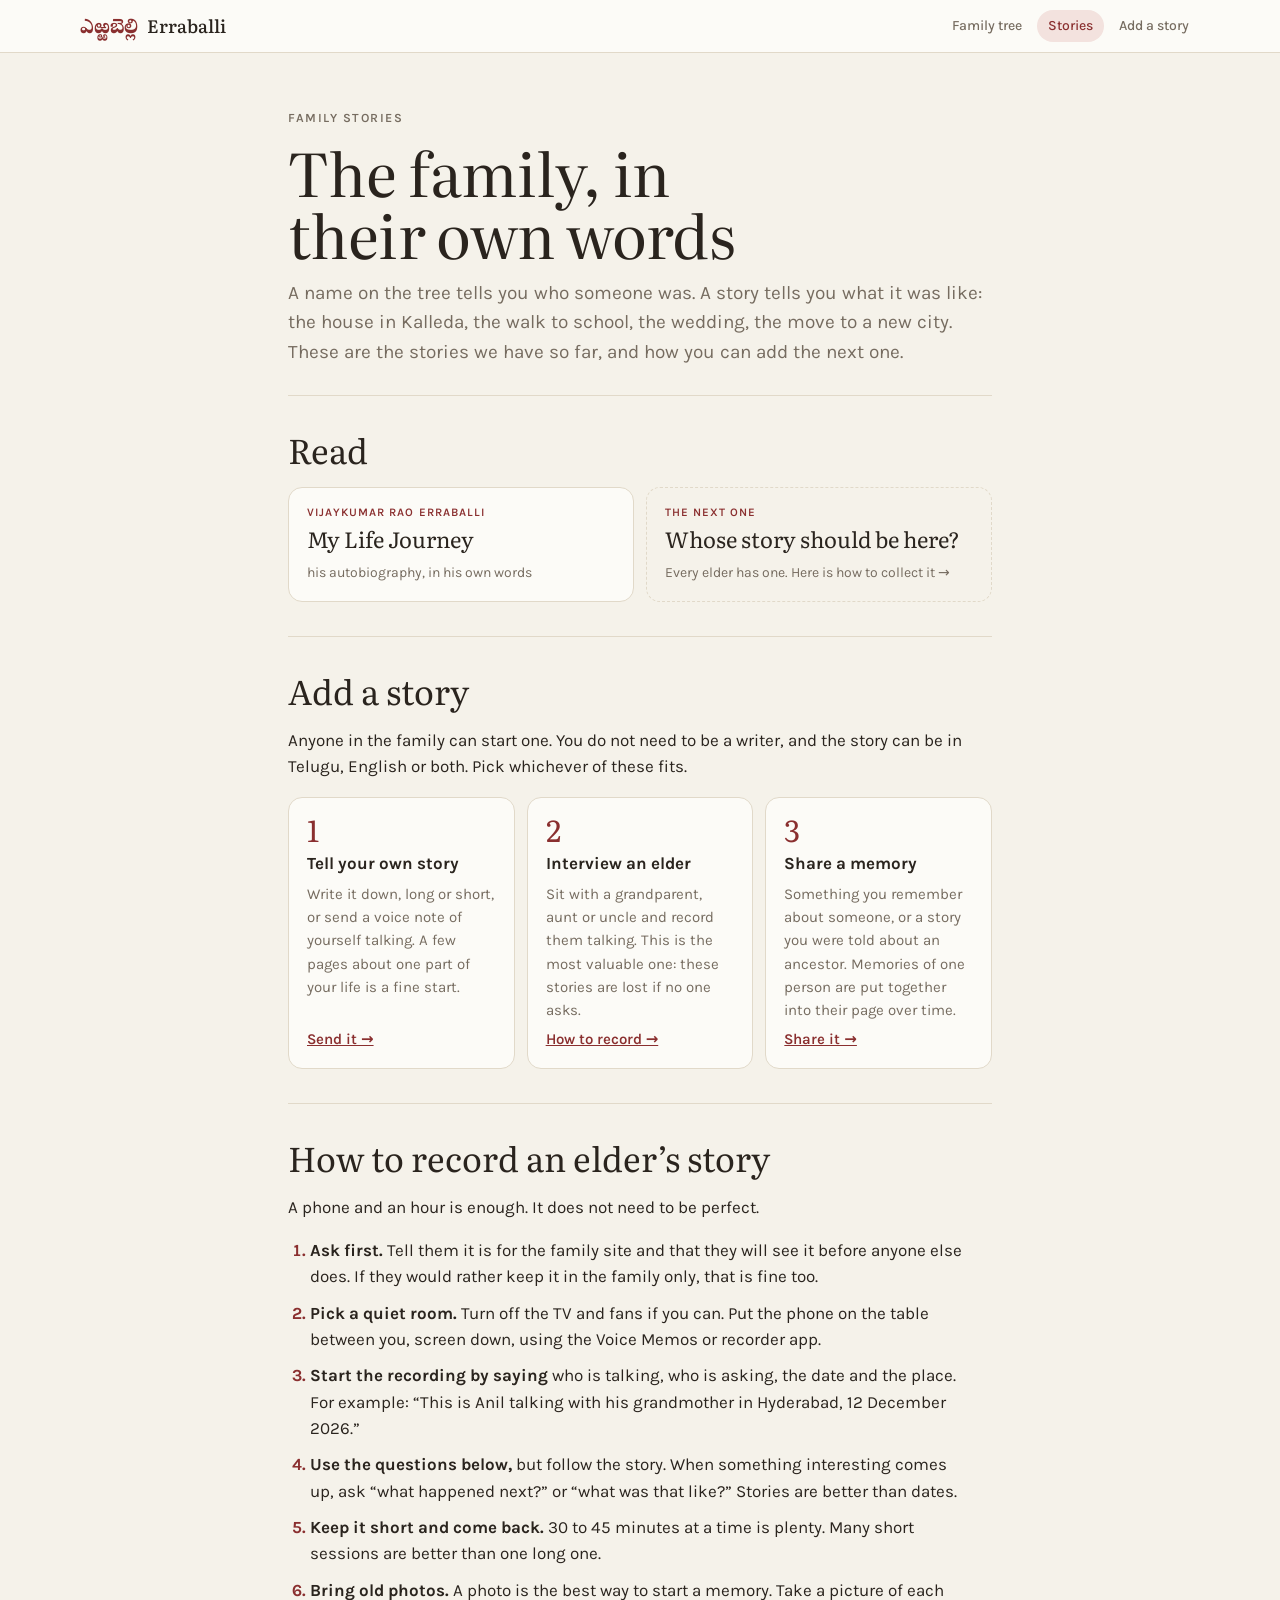
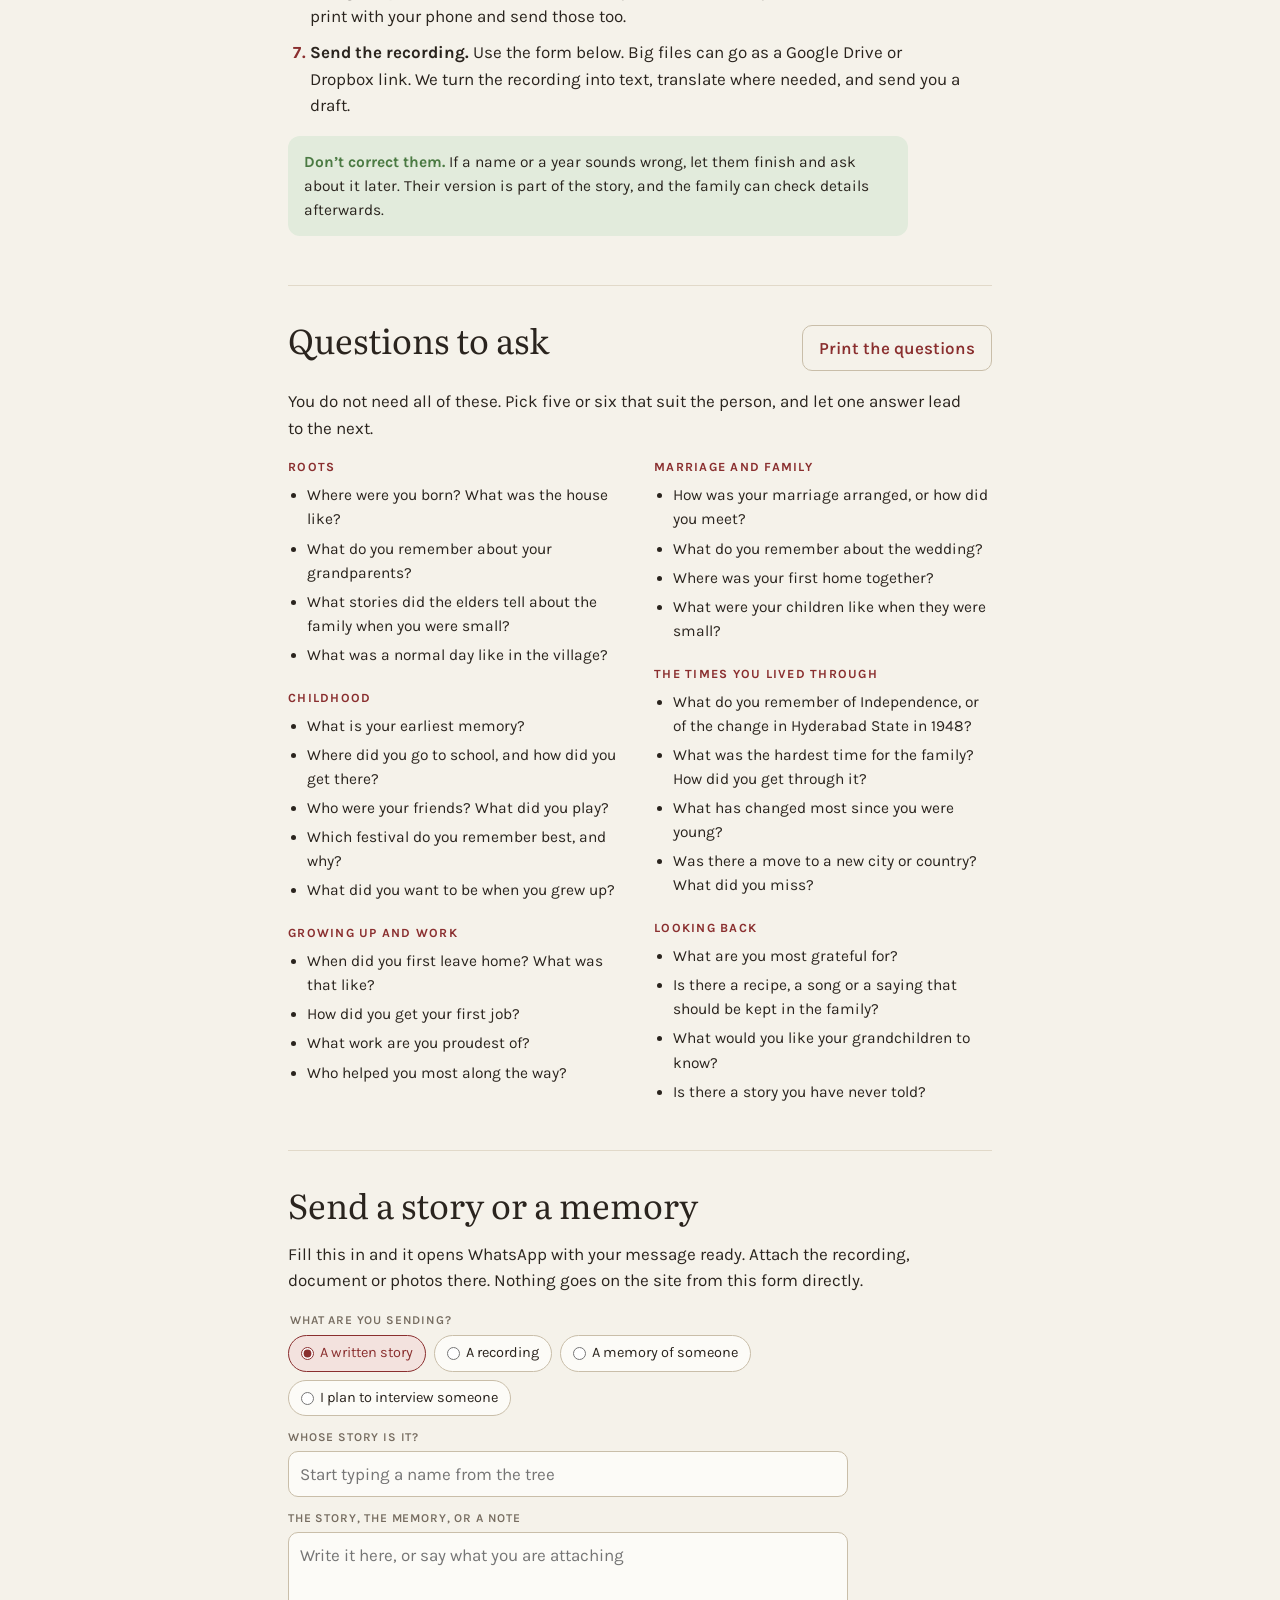
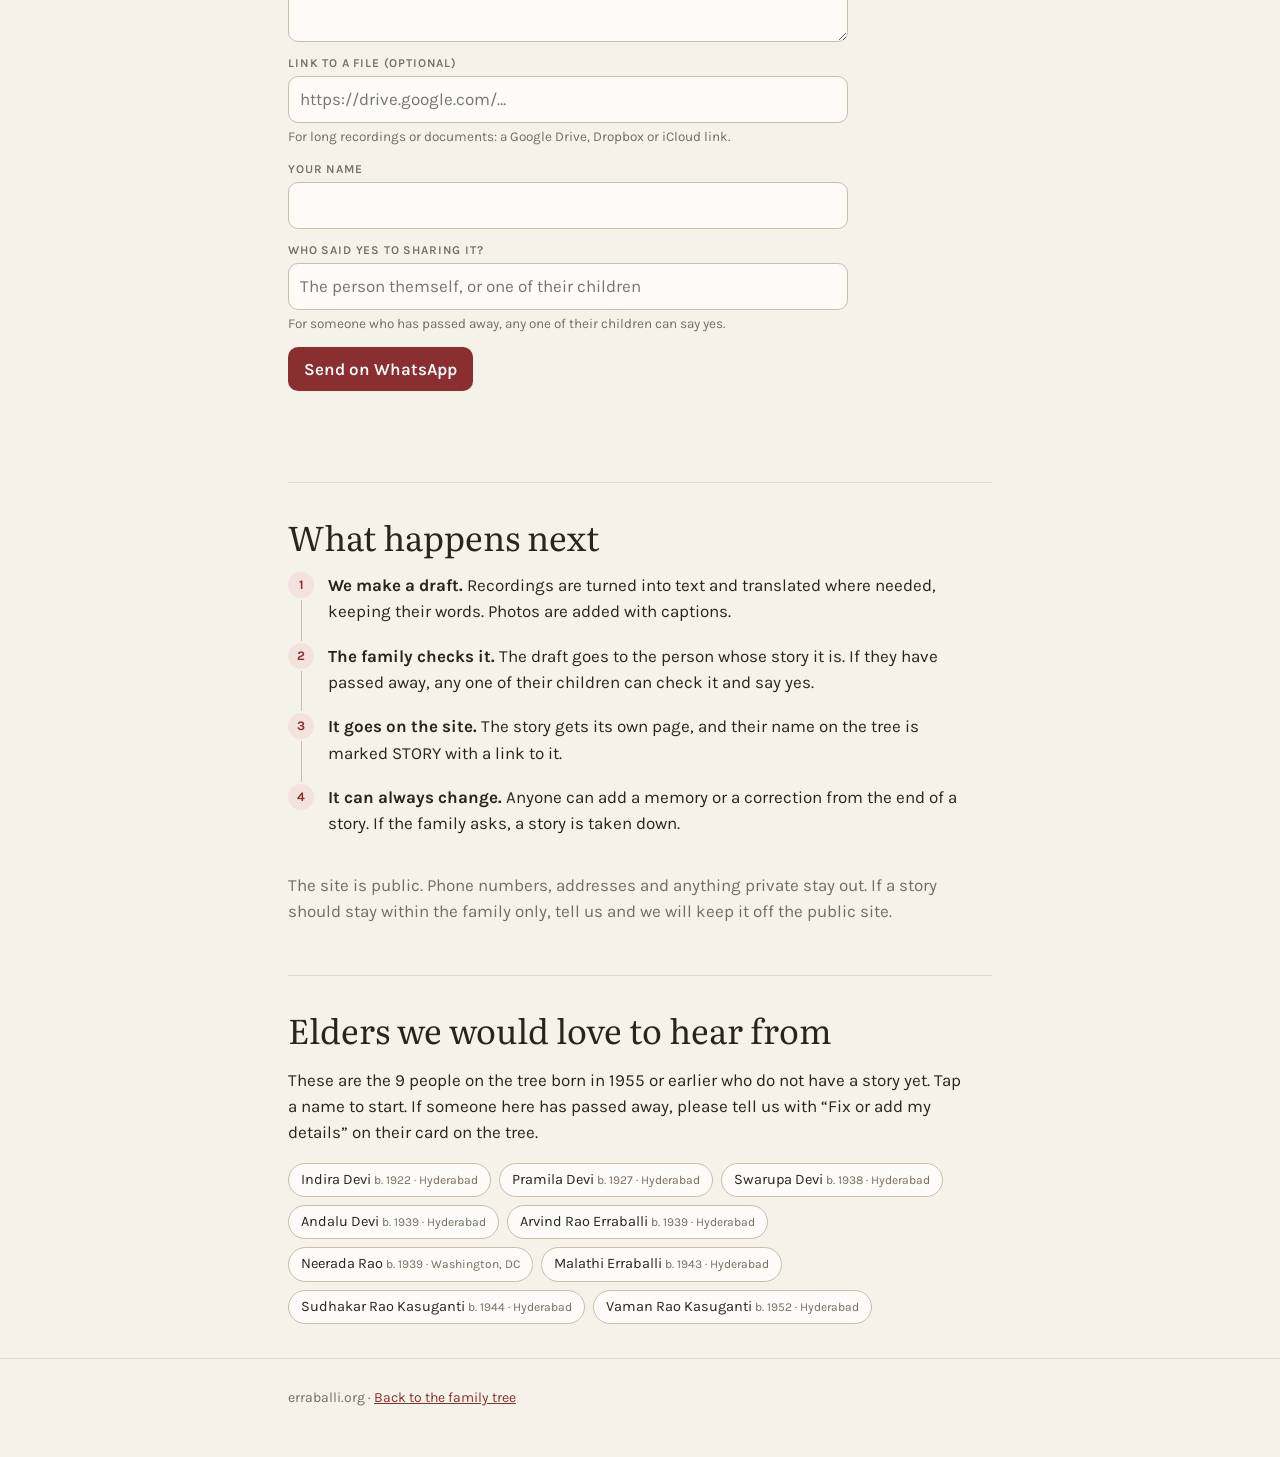
==== stories/index.html @ c20a4718 "Add family stories: guide page, story template, stories list - stories/: public guide (three ways to" ====
<!doctype html>
<html lang="en">
<head>
<meta charset="utf-8">
<meta name="viewport" content="width=device-width,initial-scale=1,viewport-fit=cover">
<meta name="description" content="Stories from the Erraballi family, in their own words, and how to record the stories of your elders.">
<title>Family Stories · Erraballi</title>
<link rel="stylesheet" href="https://fonts.googleapis.com/css2?family=Literata:ital,opsz,wght@0,7..72,400;0,7..72,500;1,7..72,400&family=Karla:wght@400;500;600;700&family=Noto+Serif+Telugu:wght@700&display=swap">
<link rel="stylesheet" href="stories.css">
</head>
<body data-page="guide" data-root="../">
<header class="top"><div class="wrap">
  <a class="brand" href="../"><span class="te" lang="te">ఎఱ్ఱబెల్లి</span><span class="en">Erraballi</span></a>
  <nav aria-label="Site"><a href="../">Family tree</a><a href="./" aria-current="page">Stories</a><a href="#ways">Add a story</a></nav>
</div></header>

<main class="wrap">
  <div class="opener">
    <p class="eyebrow">Family stories</p>
    <h1>The family, in their own words</h1>
    <p class="lede">A name on the tree tells you who someone was. A story tells you what it was like: the house in Kalleda, the walk to school, the wedding, the move to a new city. These are the stories we have so far, and how you can add the next one.</p>
  </div>

  <section id="read">
    <h2>Read</h2>
    <div class="shelf" id="shelf"><p class="muted">Loading the stories…</p></div>
  </section>

  <section id="ways">
    <h2>Add a story</h2>
    <p>Anyone in the family can start one. You do not need to be a writer, and the story can be in Telugu, English or both. Pick whichever of these fits.</p>
    <div class="ways">
      <div class="way"><span class="n">1</span><b>Tell your own story</b><p>Write it down, long or short, or send a voice note of yourself talking. A few pages about one part of your life is a fine start.</p><a href="#send">Send it →</a></div>
      <div class="way"><span class="n">2</span><b>Interview an elder</b><p>Sit with a grandparent, aunt or uncle and record them talking. This is the most valuable one: these stories are lost if no one asks.</p><a href="#record">How to record →</a></div>
      <div class="way"><span class="n">3</span><b>Share a memory</b><p>Something you remember about someone, or a story you were told about an ancestor. Memories of one person are put together into their page over time.</p><a href="#send">Share it →</a></div>
    </div>
  </section>

  <section id="record">
    <h2>How to record an elder’s story</h2>
    <p>A phone and an hour is enough. It does not need to be perfect.</p>
    <ol class="steps">
      <li><b>Ask first.</b> Tell them it is for the family site and that they will see it before anyone else does. If they would rather keep it in the family only, that is fine too.</li>
      <li><b>Pick a quiet room.</b> Turn off the TV and fans if you can. Put the phone on the table between you, screen down, using the Voice Memos or recorder app.</li>
      <li><b>Start the recording by saying</b> who is talking, who is asking, the date and the place. For example: “This is Anil talking with his grandmother in Hyderabad, 12 December 2026.”</li>
      <li><b>Use the questions below,</b> but follow the story. When something interesting comes up, ask “what happened next?” or “what was that like?” Stories are better than dates.</li>
      <li><b>Keep it short and come back.</b> 30 to 45 minutes at a time is plenty. Many short sessions are better than one long one.</li>
      <li><b>Bring old photos.</b> A photo is the best way to start a memory. Take a picture of each print with your phone and send those too.</li>
      <li><b>Send the recording.</b> Use the form below. Big files can go as a Google Drive or Dropbox link. We turn the recording into text, translate where needed, and send you a draft.</li>
    </ol>
    <p class="tip"><b>Don’t correct them.</b> If a name or a year sounds wrong, let them finish and ask about it later. Their version is part of the story, and the family can check details afterwards.</p>
  </section>

  <section id="questions">
    <div class="qhead"><h2>Questions to ask</h2><button class="btn ghost noprint" id="printQ" type="button">Print the questions</button></div>
    <p class="noprint">You do not need all of these. Pick five or six that suit the person, and let one answer lead to the next.</p>
    <div class="qgroups">
      <div class="qg"><h3>Roots</h3><ul>
        <li>Where were you born? What was the house like?</li>
        <li>What do you remember about your grandparents?</li>
        <li>What stories did the elders tell about the family when you were small?</li>
        <li>What was a normal day like in the village?</li></ul></div>
      <div class="qg"><h3>Childhood</h3><ul>
        <li>What is your earliest memory?</li>
        <li>Where did you go to school, and how did you get there?</li>
        <li>Who were your friends? What did you play?</li>
        <li>Which festival do you remember best, and why?</li>
        <li>What did you want to be when you grew up?</li></ul></div>
      <div class="qg"><h3>Growing up and work</h3><ul>
        <li>When did you first leave home? What was that like?</li>
        <li>How did you get your first job?</li>
        <li>What work are you proudest of?</li>
        <li>Who helped you most along the way?</li></ul></div>
      <div class="qg"><h3>Marriage and family</h3><ul>
        <li>How was your marriage arranged, or how did you meet?</li>
        <li>What do you remember about the wedding?</li>
        <li>Where was your first home together?</li>
        <li>What were your children like when they were small?</li></ul></div>
      <div class="qg"><h3>The times you lived through</h3><ul>
        <li>What do you remember of Independence, or of the change in Hyderabad State in 1948?</li>
        <li>What was the hardest time for the family? How did you get through it?</li>
        <li>What has changed most since you were young?</li>
        <li>Was there a move to a new city or country? What did you miss?</li></ul></div>
      <div class="qg"><h3>Looking back</h3><ul>
        <li>What are you most grateful for?</li>
        <li>Is there a recipe, a song or a saying that should be kept in the family?</li>
        <li>What would you like your grandchildren to know?</li>
        <li>Is there a story you have never told?</li></ul></div>
    </div>
  </section>

  <section id="send">
    <h2>Send a story or a memory</h2>
    <p>Fill this in and it opens WhatsApp with your message ready. Attach the recording, document or photos there. Nothing goes on the site from this form directly.</p>
    <form class="send" id="sendForm">
      <fieldset class="kind"><legend>What are you sending?</legend>
        <label><input type="radio" name="kind" value="written" checked> A written story</label>
        <label><input type="radio" name="kind" value="recording"> A recording</label>
        <label><input type="radio" name="kind" value="memory"> A memory of someone</label>
        <label><input type="radio" name="kind" value="interview"> I plan to interview someone</label>
      </fieldset>
      <div class="field"><label for="sf-who">Whose story is it?</label><input id="sf-who" list="names" placeholder="Start typing a name from the tree" required></div>
      <div class="field"><label for="sf-text">The story, the memory, or a note</label><textarea id="sf-text" placeholder="Write it here, or say what you are attaching"></textarea></div>
      <div class="field"><label for="sf-link">Link to a file (optional)</label><input id="sf-link" type="url" placeholder="https://drive.google.com/…"><p class="hint">For long recordings or documents: a Google Drive, Dropbox or iCloud link.</p></div>
      <div class="field"><label for="sf-from">Your name</label><input id="sf-from" list="names"></div>
      <div class="field"><label for="sf-ok">Who said yes to sharing it?</label><input id="sf-ok" placeholder="The person themself, or one of their children"><p class="hint">For someone who has passed away, any one of their children can say yes.</p></div>
      <div><button class="btn" type="submit">Send on WhatsApp</button></div>
      <p class="ok" aria-live="polite"></p>
    </form>
    <datalist id="names"></datalist>
  </section>

  <section id="next">
    <h2>What happens next</h2>
    <ol class="path">
      <li><b>We make a draft.</b> Recordings are turned into text and translated where needed, keeping their words. Photos are added with captions.</li>
      <li><b>The family checks it.</b> The draft goes to the person whose story it is. If they have passed away, any one of their children can check it and say yes.</li>
      <li><b>It goes on the site.</b> The story gets its own page, and their name on the tree is marked STORY with a link to it.</li>
      <li><b>It can always change.</b> Anyone can add a memory or a correction from the end of a story. If the family asks, a story is taken down.</li>
    </ol>
    <p class="muted">The site is public. Phone numbers, addresses and anything private stay out. If a story should stay within the family only, tell us and we will keep it off the public site.</p>
  </section>

  <section id="elders-sec">
    <h2>Elders we would love to hear from</h2>
    <p>These are the <span id="elderCount"></span>people on the tree born in 1955 or earlier who do not have a story yet. Tap a name to start. If someone here has passed away, please tell us with “Fix or add my details” on their card on the tree.</p>
    <div class="elders" id="elders"><p class="muted">Loading…</p></div>
  </section>
</main>

<footer class="foot"><div class="wrap">erraballi.org · <a href="../">Back to the family tree</a></div></footer>
<script src="stories.js"></script>
</body>
</html>
---- stories/stories.css ----
/* Family stories: the guide page (stories/) and every story page (stories/<name>/).
   Same palette and type as the tree page: whitewash, awning maroon, neem green, bark brown. */
:root{
  --bg:#f5f2ea; --panel:#fcfbf7; --panel-2:#f0ebdf; --fg:#2a241e; --muted:#766c60; --line:#e1d9c9; --line-strong:#c9bea9;
  --maroon:#8a2f2f; --maroon-soft:#f3e2de; --leaf:#4b7a43; --leaf-soft:#e2ebdc; --bark:#7b5636;
  --display:"Literata",Georgia,"Times New Roman",serif; --body:"Karla",system-ui,-apple-system,"Segoe UI",sans-serif;
  --telugu:"Noto Serif Telugu","Gautami",serif;
}
@media (prefers-color-scheme: dark){ :root:not([data-theme="light"]){
  --bg:#161d18; --panel:#1e2721; --panel-2:#26322a; --fg:#efe8da; --muted:#a39a8a; --line:#303c33; --line-strong:#4a5a4e;
  --maroon:#d8756c; --maroon-soft:#3a2524; --leaf:#86b97c; --leaf-soft:#243126; --bark:#b7906a; color-scheme:dark } }
:root[data-theme="dark"]{
  --bg:#161d18; --panel:#1e2721; --panel-2:#26322a; --fg:#efe8da; --muted:#a39a8a; --line:#303c33; --line-strong:#4a5a4e;
  --maroon:#d8756c; --maroon-soft:#3a2524; --leaf:#86b97c; --leaf-soft:#243126; --bark:#b7906a; color-scheme:dark }

*{box-sizing:border-box}
html{scroll-behavior:smooth;scroll-padding-top:70px}
body{margin:0;background:var(--bg);color:var(--fg);font-family:var(--body);font-size:17px;line-height:1.55;
  padding-bottom:env(safe-area-inset-bottom,0px)}
a{color:var(--maroon)}
:focus-visible{outline:2px solid var(--maroon);outline-offset:2px}
button,input,select,textarea{font:inherit;color:inherit}
h1,h2,h3{text-wrap:balance}
.wrap{max-width:46rem;margin:0 auto;padding-left:max(16px,env(safe-area-inset-left,0px));padding-right:max(16px,env(safe-area-inset-right,0px))}

/* top bar */
.top{position:sticky;top:0;z-index:5;background:var(--panel);border-bottom:1px solid var(--line);padding-top:env(safe-area-inset-top,0px)}
.top .wrap{display:flex;align-items:center;gap:16px;min-height:52px;max-width:72rem}
.brand{display:flex;align-items:baseline;gap:9px;text-decoration:none;color:var(--fg);min-width:0}
.brand .te{font-family:var(--telugu);font-size:20px;font-weight:700;color:var(--maroon);line-height:1}
.brand .en{font-family:var(--display);font-weight:500;font-size:18px}
.top nav{margin-left:auto;display:flex;gap:4px;flex-wrap:wrap}
.top nav a{text-decoration:none;color:var(--muted);padding:5px 11px;border-radius:999px;font-size:14px;font-weight:500;white-space:nowrap}
.top nav a[aria-current="page"],.top nav a:hover{background:var(--maroon-soft);color:var(--maroon)}

/* guide page */
.opener{padding-block:56px 28px}
.eyebrow{font-size:12.5px;letter-spacing:.12em;text-transform:uppercase;color:var(--muted);margin:0 0 12px;font-weight:600}
.opener h1{font-family:var(--display);font-weight:400;font-size:clamp(38px,7vw,60px);line-height:1.02;letter-spacing:-.01em;margin:0 0 16px}
.lede{font-size:19px;color:var(--muted);max-width:38em;margin:0}
section{padding-block:34px;border-top:1px solid var(--line)}
section h2{font-family:var(--display);font-weight:400;font-size:clamp(26px,4.5vw,34px);line-height:1.15;margin:0 0 10px}
section > p{max-width:40em}
.muted{color:var(--muted)}

.shelf{display:grid;grid-template-columns:repeat(auto-fill,minmax(240px,1fr));gap:12px;margin-top:18px}
.scard{display:block;text-decoration:none;color:var(--fg);background:var(--panel);border:1px solid var(--line);border-radius:14px;padding:16px 18px}
.scard:hover{border-color:var(--maroon)}
.scard small{display:block;font-size:11.5px;letter-spacing:.09em;text-transform:uppercase;color:var(--maroon);font-weight:600}
.scard b{display:block;font-family:var(--display);font-weight:400;font-size:22px;line-height:1.2;margin:4px 0 6px}
.scard span{font-size:14px;color:var(--muted)}
.scard.empty{border-style:dashed;background:transparent}

.ways{display:grid;grid-template-columns:repeat(auto-fit,minmax(200px,1fr));gap:12px;margin-top:18px}
.way{background:var(--panel);border:1px solid var(--line);border-radius:14px;padding:16px 18px;display:flex;flex-direction:column;gap:6px}
.way .n{font-family:var(--display);font-size:30px;line-height:1;color:var(--maroon)}
.way b{font-size:17px}
.way p{margin:0;font-size:15px;color:var(--muted);flex:1}
.way a{font-weight:600;font-size:15px}

ol.steps{padding-left:1.3em;max-width:40em}
ol.steps li{margin-bottom:10px}
ol.steps li::marker{color:var(--maroon);font-weight:700}
.tip{background:var(--leaf-soft);border-radius:12px;padding:14px 16px;max-width:40em;font-size:15.5px}
.tip b{color:var(--leaf)}

.qhead{display:flex;align-items:baseline;gap:12px;flex-wrap:wrap}
.qhead button{margin-left:auto}
.qgroups{columns:2 300px;column-gap:28px;margin-top:14px}
.qg{break-inside:avoid;margin-bottom:22px}
.qg h3{font-size:12.5px;letter-spacing:.1em;text-transform:uppercase;color:var(--maroon);margin:0 0 6px}
.qg ul{margin:0;padding-left:1.1em}
.qg li{margin-bottom:5px;font-size:15.5px}

.btn{display:inline-block;border:0;border-radius:10px;padding:9px 16px;background:var(--maroon);color:#fff;font-weight:600;text-decoration:none;cursor:pointer}
.btn.ghost{background:transparent;color:var(--maroon);border:1px solid var(--line-strong)}

form.send{display:grid;gap:12px;max-width:560px;margin-top:16px}
.field{display:grid;gap:4px}
.field label,.kind legend{font-size:12px;color:var(--muted);text-transform:uppercase;letter-spacing:.07em;font-weight:600}
.field input,.field textarea{border:1px solid var(--line-strong);border-radius:10px;padding:9px 11px;background:var(--panel);width:100%}
.field textarea{min-height:110px;resize:vertical}
.kind{border:0;padding:0;margin:0;display:flex;flex-wrap:wrap;gap:8px}
.kind legend{width:100%;margin-bottom:6px}
.kind label{display:inline-flex;align-items:center;gap:6px;border:1px solid var(--line-strong);border-radius:999px;padding:6px 12px;font-size:14.5px;cursor:pointer;background:var(--panel)}
.kind input{accent-color:var(--maroon);margin:0}
.kind label:has(input:checked){border-color:var(--maroon);background:var(--maroon-soft);color:var(--maroon)}
.hint{font-size:13.5px;color:var(--muted);margin:0}
.ok{color:var(--leaf);font-size:15px;min-height:1em}

.path{list-style:none;padding:0;margin:16px 0 0;display:grid;gap:0;max-width:40em;counter-reset:s}
.path li{position:relative;padding:0 0 18px 40px;counter-increment:s}
.path li::before{content:counter(s);position:absolute;left:0;top:0;width:26px;height:26px;border-radius:50%;background:var(--maroon-soft);color:var(--maroon);font-weight:700;font-size:13px;display:grid;place-items:center}
.path li::after{content:"";position:absolute;left:12.5px;top:28px;bottom:2px;width:1px;background:var(--line-strong)}
.path li:last-child::after{display:none}

.elders{display:flex;flex-wrap:wrap;gap:8px;margin-top:14px}
.elders a{border:1px solid var(--line-strong);border-radius:999px;padding:5px 12px;text-decoration:none;color:var(--fg);font-size:14.5px;background:var(--panel)}
.elders a:hover{border-color:var(--maroon);color:var(--maroon)}
.elders small{color:var(--muted)}

footer.foot{padding-block:28px 48px;border-top:1px solid var(--line);color:var(--muted);font-size:14px}

/* story page */
.s-opener{padding-block:56px 26px;border-bottom:1px solid var(--line)}
.s-opener h1{font-family:var(--display);font-weight:400;font-size:clamp(38px,8vw,64px);line-height:1;letter-spacing:-.01em;margin:0 0 14px}
.s-opener .who{font-size:19px;margin:0 0 4px}
.s-opener .who a{font-weight:600;text-decoration:none}
.s-opener .meta{color:var(--muted);font-size:15px;margin:0}
article.story{font-family:var(--display);font-size:19px;line-height:1.65;padding-block:22px 10px}
article.story h2{font-family:var(--display);font-weight:500;font-size:27px;line-height:1.2;margin:44px 0 10px}
article.story h3{font-family:var(--body);font-size:13px;letter-spacing:.1em;text-transform:uppercase;color:var(--maroon);margin:30px 0 8px}
article.story p{margin:0 0 1em}
article.story blockquote{margin:1.2em 0;padding:2px 0 2px 18px;border-left:3px solid var(--maroon);color:var(--fg);font-style:italic}
article.story figure{margin:1.6em 0}
article.story figure img{display:block;width:100%;height:auto;border-radius:10px;background:var(--panel-2)}
article.story figcaption{font-family:var(--body);font-size:14px;color:var(--muted);margin-top:8px}
article.story hr{border:0;text-align:center;margin:2em 0}
article.story hr::after{content:"· · ·";color:var(--muted);letter-spacing:.4em}
article.story .q{font-family:var(--body);font-size:15px;font-weight:600;color:var(--maroon);margin:1.6em 0 .4em}
.s-end{border-top:1px solid var(--line);padding-block:22px 40px;color:var(--muted);font-size:15px}
.s-end p{margin:0 0 8px}
.loading{padding-block:80px;color:var(--muted)}

@media (max-width:560px){ body{font-size:16px} .top .wrap{gap:8px} .top nav a{padding:5px 8px} .opener{padding-block:36px 20px} }
@media print{
  .top,.noprint,footer.foot{display:none!important}
  body{background:#fff;color:#000;font-size:12pt}
  body.print-questions main > *:not(#questions){display:none!important}
  body.print-questions #questions{border:0;padding:0}
  .qgroups{columns:2}
}
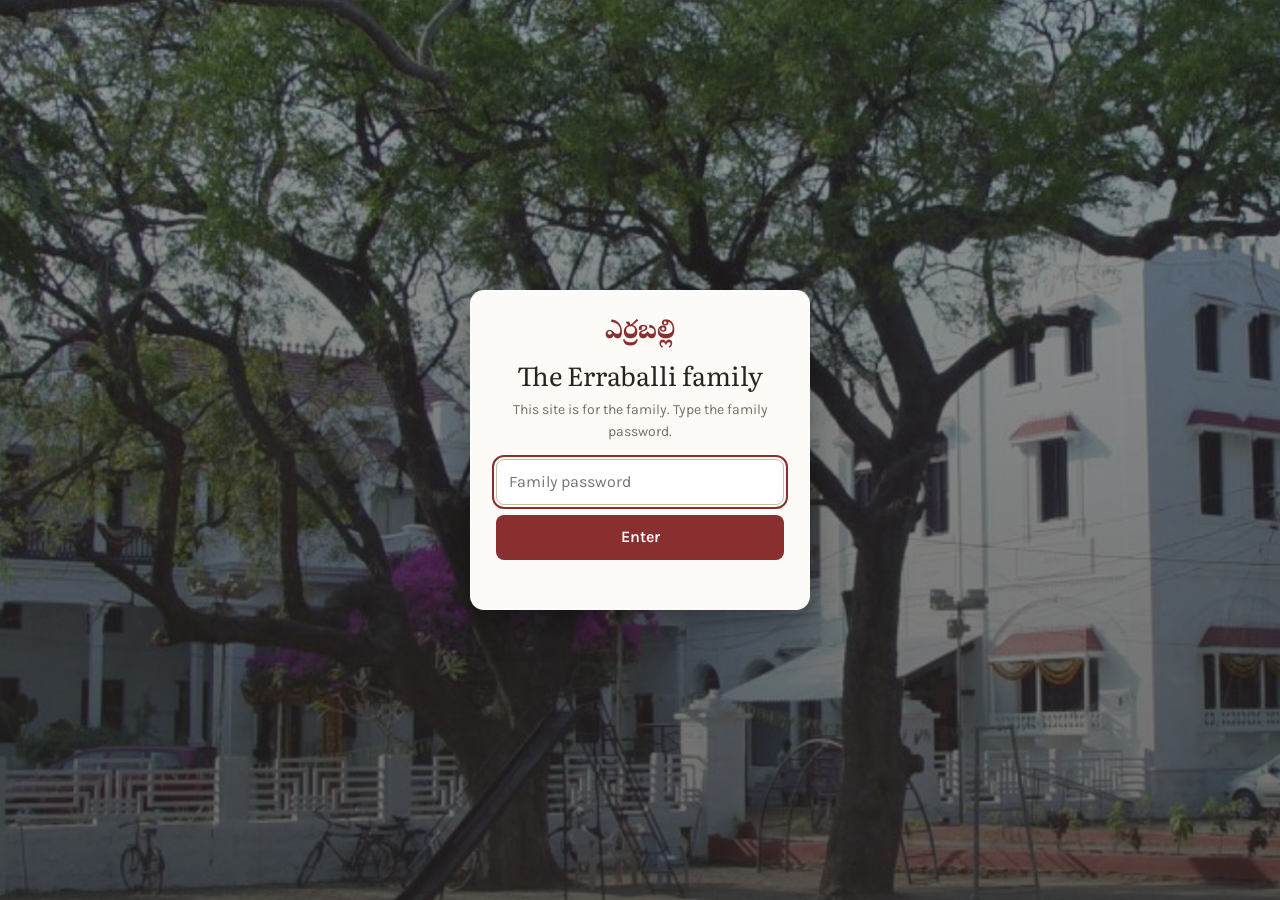
==== commit 5e6edd07: "Add a family password gate to every page (noindex too)" ====
--- a/stories/index.html
+++ b/stories/index.html
@@ -1,7 +1,7 @@
 <!doctype html>
 <html lang="en">
 <head>
-<meta charset="utf-8">
+<meta charset="utf-8"><meta name="robots" content="noindex,nofollow"><script src="/gate.js"></script>
 <meta name="viewport" content="width=device-width,initial-scale=1,viewport-fit=cover">
 <meta name="description" content="Stories from the Erraballi family, in their own words, and how to record the stories of your elders.">
 <title>Family Stories · Erraballi</title>
